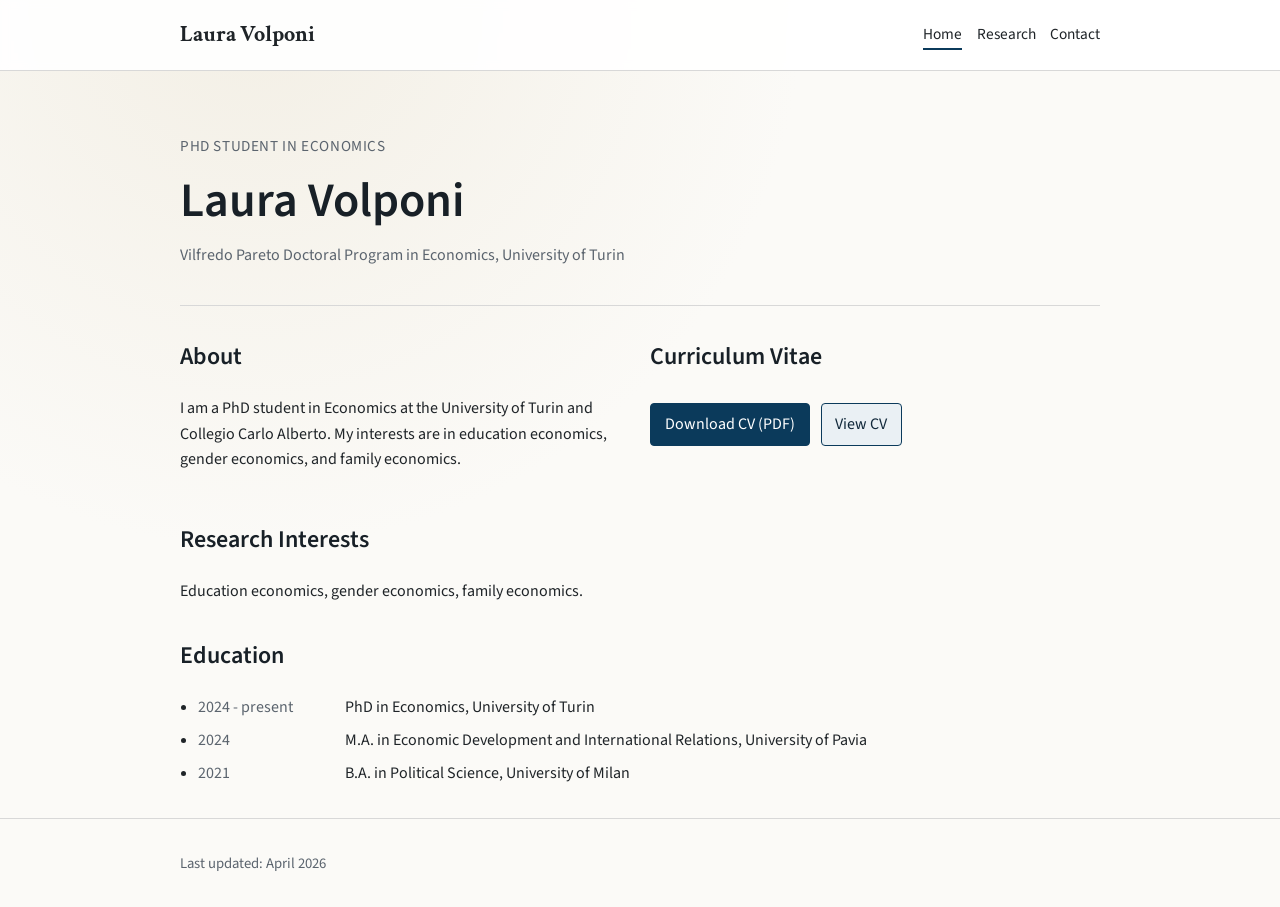
==== index.html @ 2f5d96a7 "Unify fonts to sans-serif, remove teaching section, add CV to home page" ====
<!doctype html>
<html lang="en">
  <head>
    <meta charset="UTF-8" />
    <meta name="viewport" content="width=device-width, initial-scale=1.0" />
    <title>Laura Volponi | PhD Student in Economics</title>
    <meta
      name="description"
      content="Personal website of Laura Volponi, PhD Student in Economics."
    />
    <link rel="preconnect" href="https://fonts.googleapis.com" />
    <link rel="preconnect" href="https://fonts.gstatic.com" crossorigin />
    <link
      href="https://fonts.googleapis.com/css2?family=Crimson+Text:wght@400;600;700&family=Source+Sans+3:wght@400;500;600&display=swap"
      rel="stylesheet"
    />
    <link rel="stylesheet" href="styles.css" />
  </head>
  <body>
    <header class="site-header">
      <div class="container header-inner">
        <div class="brand">
          <a href="index.html" aria-label="Home">Laura Volponi</a>
        </div>
        <nav aria-label="Main navigation">
          <ul class="nav-list">
            <li><a class="active" href="index.html">Home</a></li>
            <li><a href="research.html">Research</a></li>
            <li><a href="contact.html">Contact</a></li>
          </ul>
        </nav>
      </div>
    </header>

    <main class="container">
      <section class="hero">
        <p class="kicker">PhD Student in Economics</p>
        <h1>Laura Volponi</h1>
        <p class="subtitle">
          Vilfredo Pareto Doctoral Program in Economics, University of Turin
        </p>
      </section>

      <section class="grid-two">
        <article>
          <h2>About</h2>
          <p>
            I am a PhD student in Economics at the University of Turin and
            Collegio Carlo Alberto. My interests are in education economics,
            gender economics, and family economics.
          </p>
        </article>
        <article>
          <h2>Curriculum Vitae</h2>
          <p>
            <a class="button" href="assets/cv/laura-volponi-cv.pdf" download>
              Download CV (PDF)
            </a>
            <a class="button secondary" href="assets/cv/laura-volponi-cv.pdf" target="_blank" rel="noopener noreferrer">
              View CV
            </a>
          </p>
        </article>
      </section>

      <section>
        <h2>Research Interests</h2>
        <p>Education economics, gender economics, family economics.</p>
      </section>

      <section>
        <h2>Education</h2>
        <ul class="timeline">
          <li>
            <span class="year">2024 - present</span>
            <span>PhD in Economics, University of Turin</span>
          </li>
          <li>
            <span class="year">2024</span>
            <span>M.A. in Economic Development and International Relations, University of Pavia</span>
          </li>
          <li>
            <span class="year">2021</span>
            <span>B.A. in Political Science, University of Milan</span>
          </li>
        </ul>
      </section>
    </main>

    <footer class="site-footer">
      <div class="container">
        <p>Last updated: April 2026</p>
      </div>
    </footer>
  </body>
</html>
---- styles.css ----
:root {
  --bg: #fbfaf7;
  --surface: #ffffff;
  --text: #1f2428;
  --muted: #5b646e;
  --line: #d8d8d8;
  --accent: #0b3a5b;
  --accent-soft: #eaf0f4;
}

* {
  box-sizing: border-box;
}

html,
body {
  margin: 0;
  padding: 0;
}

body {
  background: radial-gradient(circle at 20% 0%, #f3efe5 0, transparent 40%), var(--bg);
  color: var(--text);
  font-family: "Source Sans 3", Georgia, serif;
  line-height: 1.6;
}

h1,
h2,
h3 {
  color: #182027;
  font-family: "Source Sans 3", sans-serif;
  font-weight: 600;
  margin-top: 0;
}

a {
  color: var(--accent);
  text-underline-offset: 2px;
}

.container {
  margin: 0 auto;
  max-width: 960px;
  padding: 0 1.25rem;
}

.narrow {
  max-width: 860px;
}

.site-header {
  background: rgba(255, 255, 255, 0.9);
  backdrop-filter: blur(4px);
  border-bottom: 1px solid var(--line);
  position: sticky;
  top: 0;
  z-index: 10;
}

.header-inner {
  align-items: center;
  display: flex;
  justify-content: space-between;
  min-height: 70px;
}

.brand a {
  color: var(--text);
  font-family: "Crimson Text", serif;
  font-size: 1.4rem;
  font-weight: 700;
  text-decoration: none;
}

.nav-list {
  display: flex;
  gap: 0.9rem;
  list-style: none;
  margin: 0;
  padding: 0;
}

.nav-list a {
  border-bottom: 2px solid transparent;
  color: var(--text);
  font-size: 0.96rem;
  padding-bottom: 0.15rem;
  text-decoration: none;
}

.nav-list a.active,
.nav-list a:hover {
  border-bottom-color: var(--accent);
}

.hero {
  animation: fadeSlide 0.45s ease-out;
  border-bottom: 1px solid var(--line);
  margin-bottom: 2rem;
  padding: 3rem 0 1.25rem;
}

.hero.compact {
  padding-top: 2.1rem;
}

.kicker {
  color: var(--muted);
  font-size: 0.95rem;
  letter-spacing: 0.04em;
  margin-bottom: 0.25rem;
  text-transform: uppercase;
}

.hero h1 {
  font-size: clamp(2rem, 5vw, 3rem);
  margin-bottom: 0.25rem;
}

.subtitle {
  color: var(--muted);
  margin-top: 0;
}

.grid-two {
  display: grid;
  gap: 1.3rem;
  grid-template-columns: 1fr 1fr;
}

section {
  margin-bottom: 2rem;
}

.meta-list,
.plain-list,
.timeline,
.pub-list {
  margin: 0;
  padding-left: 1.1rem;
}

.timeline li {
  margin-bottom: 0.45rem;
}

.year {
  color: var(--muted);
  display: inline-block;
  min-width: 9rem;
}

.paper-title {
  font-weight: 600;
  margin-bottom: 0.15rem;
}

.button {
  background: var(--accent);
  border: 1px solid var(--accent);
  border-radius: 4px;
  color: #fff;
  display: inline-block;
  margin-right: 0.5rem;
  margin-top: 0.4rem;
  padding: 0.5rem 0.85rem;
  text-decoration: none;
}

.button.secondary {
  background: var(--accent-soft);
  color: #12293b;
}

.pdf-frame-wrap {
  background: var(--surface);
  border: 1px solid var(--line);
  border-radius: 6px;
  padding: 0.4rem;
}

.site-footer {
  border-top: 1px solid var(--line);
  color: var(--muted);
  font-size: 0.92rem;
  margin-top: 2rem;
  padding: 1.1rem 0;
}

@media (max-width: 860px) {
  .header-inner {
    align-items: flex-start;
    flex-direction: column;
    gap: 0.6rem;
    padding: 0.7rem 0;
  }

  .grid-two {
    grid-template-columns: 1fr;
  }

  .year {
    display: block;
    min-width: auto;
  }
}

@keyframes fadeSlide {
  from {
    opacity: 0;
    transform: translateY(8px);
  }

  to {
    opacity: 1;
    transform: translateY(0);
  }
}
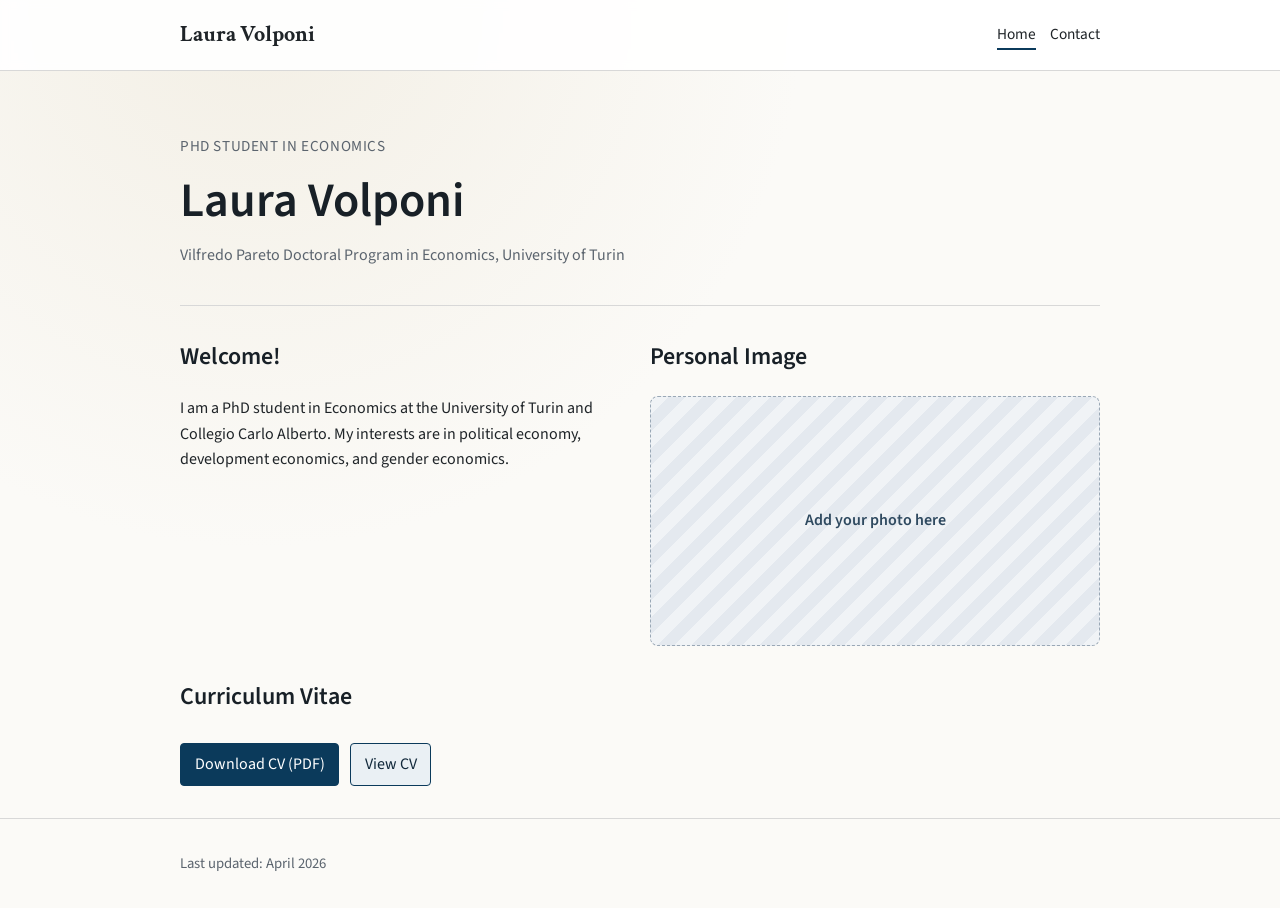
==== commit 75818a3a: "Remove research section and add personal image placeholder" ====
--- a/index.html
+++ b/index.html
@@ -25,7 +25,6 @@
         <nav aria-label="Main navigation">
           <ul class="nav-list">
             <li><a class="active" href="index.html">Home</a></li>
-            <li><a href="research.html">Research</a></li>
             <li><a href="contact.html">Contact</a></li>
           </ul>
         </nav>
@@ -43,13 +42,22 @@
 
       <section class="grid-two">
         <article>
-          <h2>About</h2>
+          <h2>Welcome!</h2>
           <p>
             I am a PhD student in Economics at the University of Turin and
-            Collegio Carlo Alberto. My interests are in education economics,
-            gender economics, and family economics.
+            Collegio Carlo Alberto. My interests are in political economy,
+            development economics, and gender economics.
           </p>
         </article>
+        <article>
+          <h2>Personal Image</h2>
+          <div class="photo-placeholder" aria-label="Personal image placeholder">
+            Add your photo here
+          </div>
+        </article>
+      </section>
+
+      <section>
         <article>
           <h2>Curriculum Vitae</h2>
           <p>
@@ -63,28 +71,6 @@
         </article>
       </section>
 
-      <section>
-        <h2>Research Interests</h2>
-        <p>Education economics, gender economics, family economics.</p>
-      </section>
-
-      <section>
-        <h2>Education</h2>
-        <ul class="timeline">
-          <li>
-            <span class="year">2024 - present</span>
-            <span>PhD in Economics, University of Turin</span>
-          </li>
-          <li>
-            <span class="year">2024</span>
-            <span>M.A. in Economic Development and International Relations, University of Pavia</span>
-          </li>
-          <li>
-            <span class="year">2021</span>
-            <span>B.A. in Political Science, University of Milan</span>
-          </li>
-        </ul>
-      </section>
     </main>
 
     <footer class="site-footer">
--- a/styles.css
+++ b/styles.css
@@ -173,6 +173,25 @@
   color: #12293b;
 }
 
+.photo-placeholder {
+  align-items: center;
+  background: repeating-linear-gradient(
+    -45deg,
+    #f0f3f6,
+    #f0f3f6 12px,
+    #e4e9ef 12px,
+    #e4e9ef 24px
+  );
+  border: 1px dashed #9aa8b6;
+  border-radius: 8px;
+  color: #2f4a60;
+  display: flex;
+  font-weight: 600;
+  justify-content: center;
+  min-height: 250px;
+  width: 100%;
+}
+
 .pdf-frame-wrap {
   background: var(--surface);
   border: 1px solid var(--line);
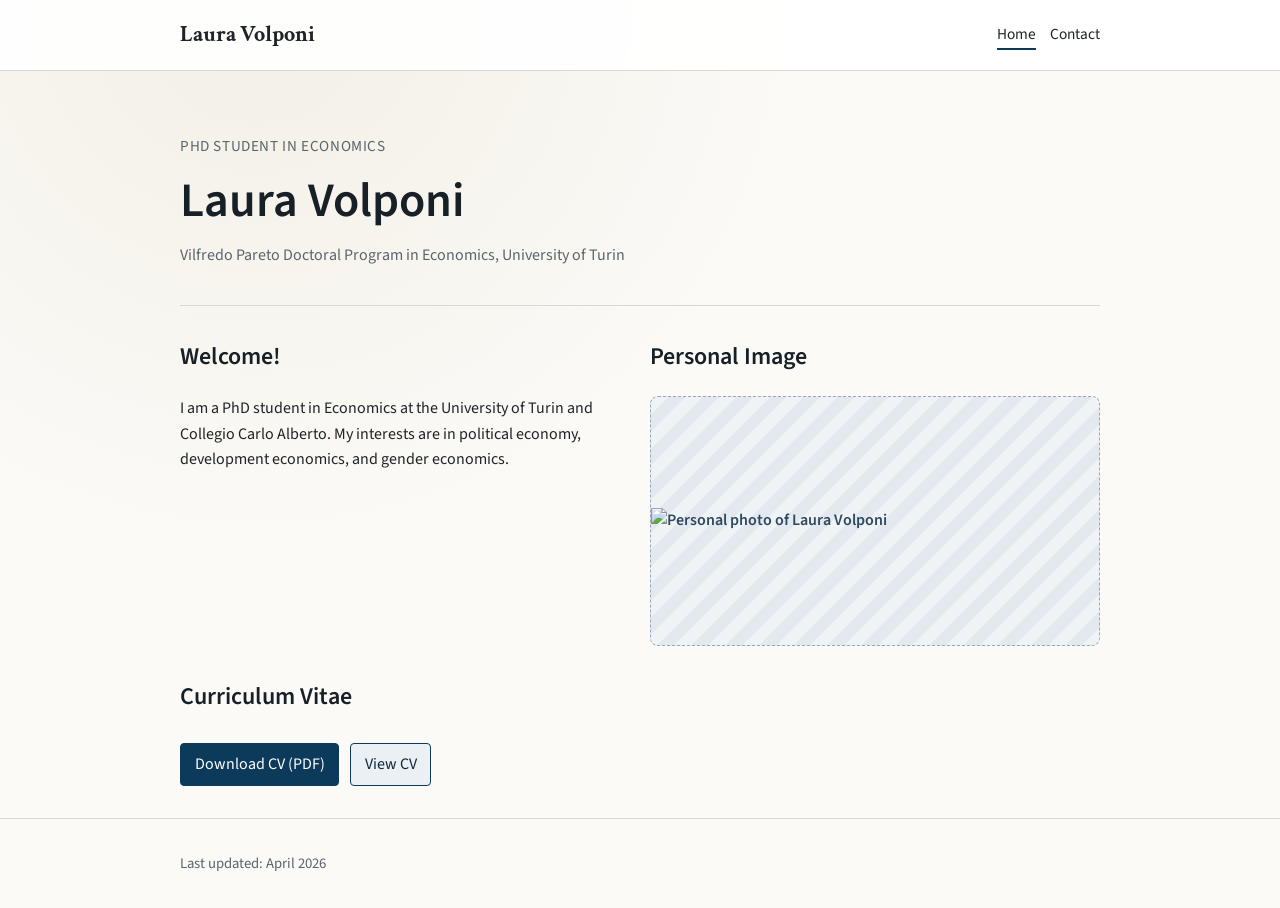
==== commit a5f8a38a: "Set profile photo path and image styles" ====
--- a/index.html
+++ b/index.html
@@ -52,7 +52,11 @@
         <article>
           <h2>Personal Image</h2>
           <div class="photo-placeholder" aria-label="Personal image placeholder">
-            Add your photo here
+            <img
+              class="profile-image"
+              src="assets/images/profile.jpg"
+              alt="Personal photo of Laura Volponi"
+            />
           </div>
         </article>
       </section>
--- a/styles.css
+++ b/styles.css
@@ -189,6 +189,14 @@
   font-weight: 600;
   justify-content: center;
   min-height: 250px;
+  overflow: hidden;
+  width: 100%;
+}
+
+.profile-image {
+  display: block;
+  height: 100%;
+  object-fit: cover;
   width: 100%;
 }
 
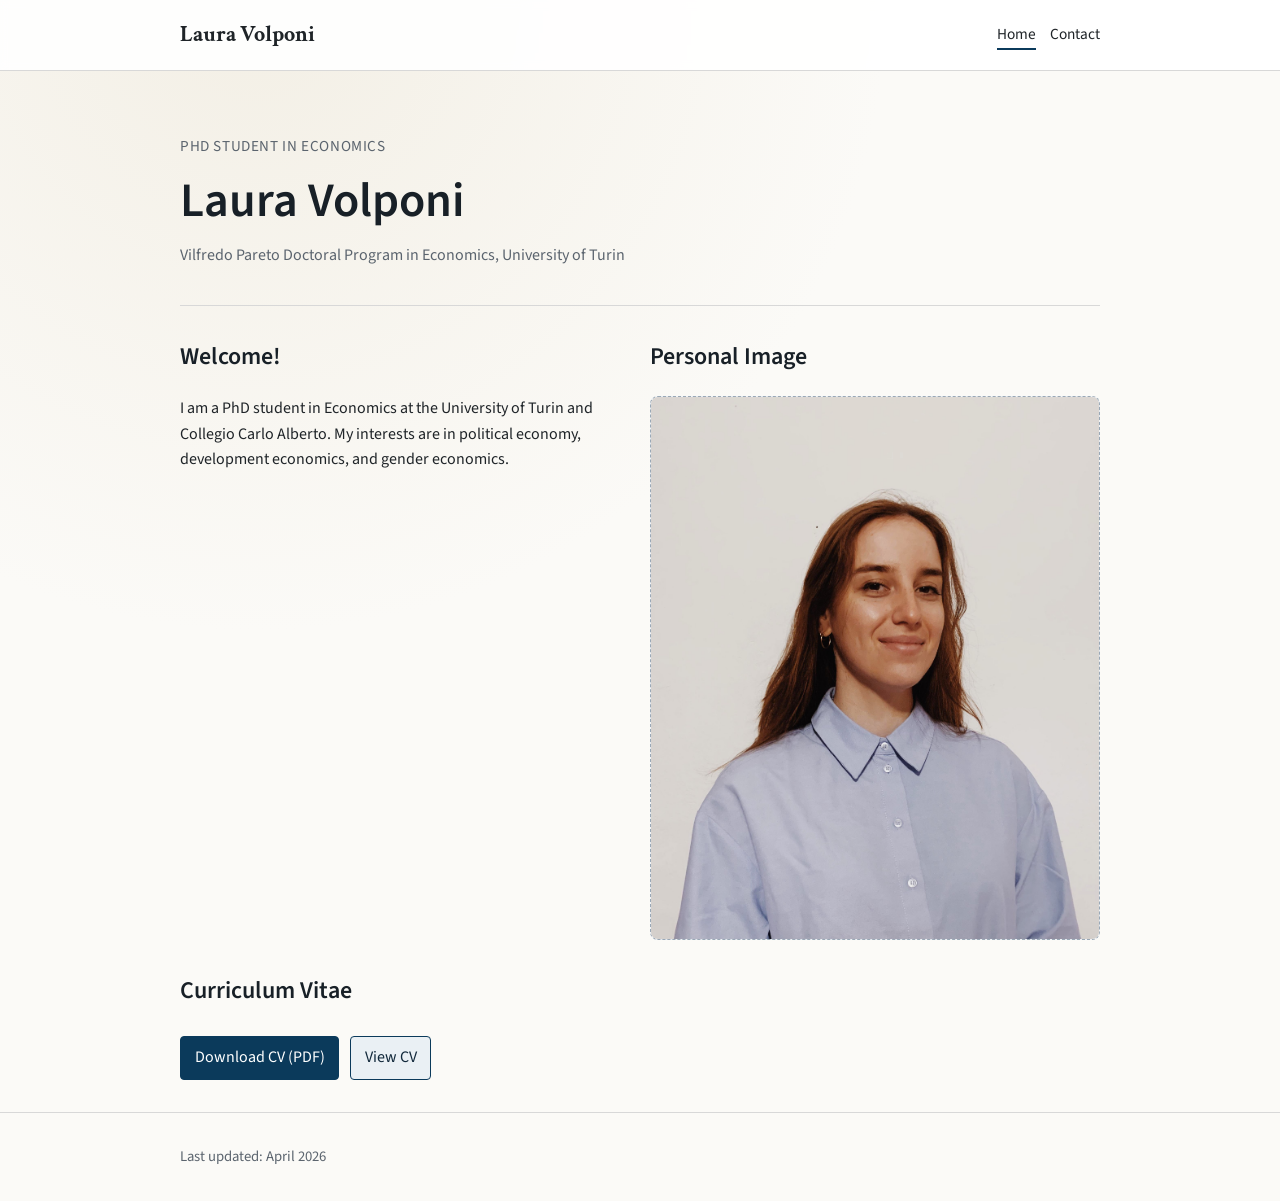
==== commit 2da098b1: "Point homepage image to foto_2.jpg" ====
--- a/index.html
+++ b/index.html
@@ -54,7 +54,7 @@
           <div class="photo-placeholder" aria-label="Personal image placeholder">
             <img
               class="profile-image"
-              src="assets/images/profile.jpg"
+              src="assets/images/foto_2.jpg"
               alt="Personal photo of Laura Volponi"
             />
           </div>
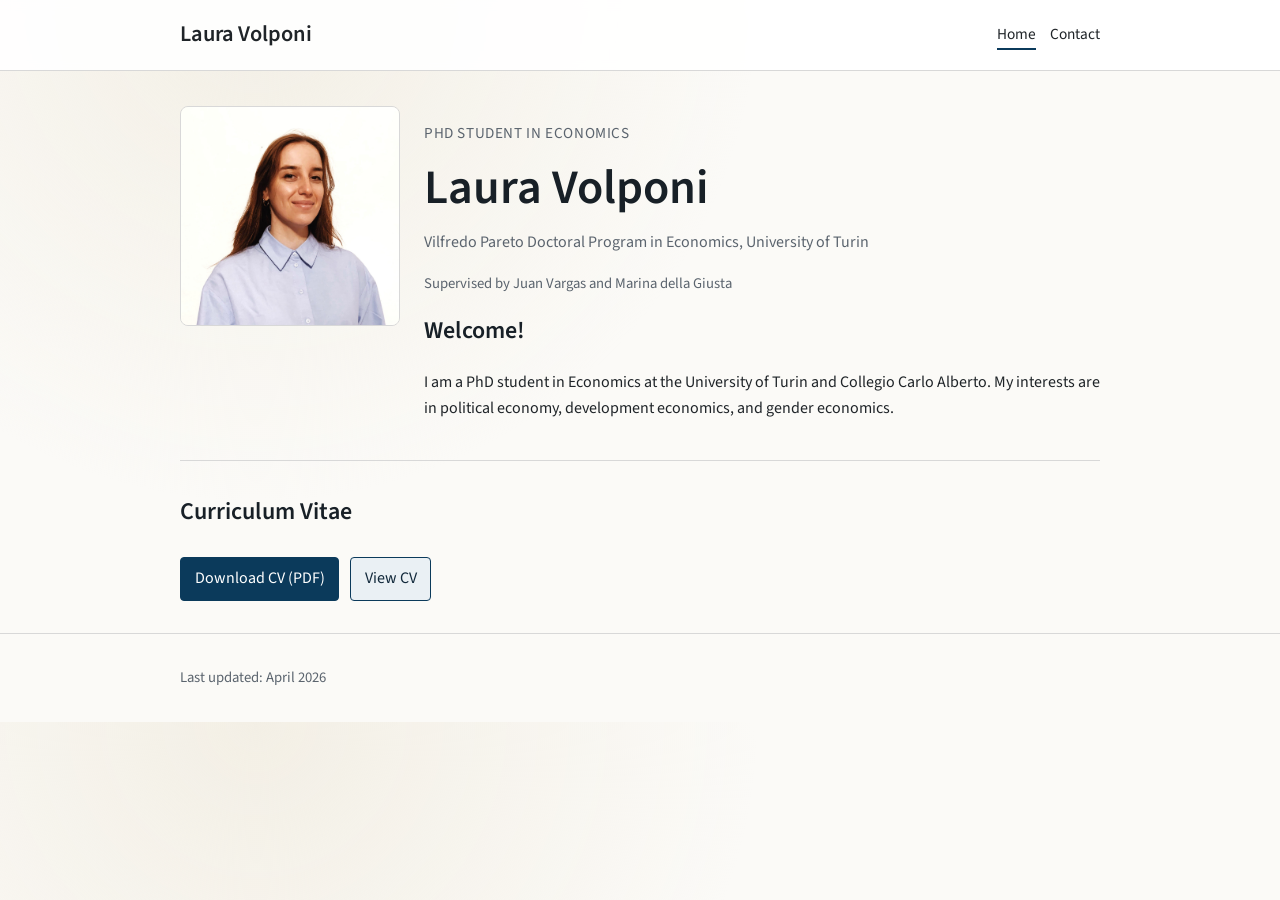
==== commit ae339225: "Restructure homepage intro, smaller left image, unify brand font" ====
--- a/index.html
+++ b/index.html
@@ -32,33 +32,30 @@
     </header>
 
     <main class="container">
-      <section class="hero">
-        <p class="kicker">PhD Student in Economics</p>
-        <h1>Laura Volponi</h1>
-        <p class="subtitle">
-          Vilfredo Pareto Doctoral Program in Economics, University of Turin
-        </p>
-      </section>
-
-      <section class="grid-two">
-        <article>
+      <section class="intro-layout">
+        <div class="photo-card" aria-label="Personal image">
+          <img
+            class="profile-image"
+            src="assets/images/foto_2.jpg"
+            alt="Personal photo of Laura Volponi"
+          />
+        </div>
+        <div class="intro-content">
+          <p class="kicker">PhD Student in Economics</p>
+          <h1>Laura Volponi</h1>
+          <p class="subtitle">
+            Vilfredo Pareto Doctoral Program in Economics, University of Turin
+          </p>
+          <p class="subtitle subtitle-small">
+            Supervised by Juan Vargas and Marina della Giusta
+          </p>
           <h2>Welcome!</h2>
           <p>
             I am a PhD student in Economics at the University of Turin and
             Collegio Carlo Alberto. My interests are in political economy,
             development economics, and gender economics.
           </p>
-        </article>
-        <article>
-          <h2>Personal Image</h2>
-          <div class="photo-placeholder" aria-label="Personal image placeholder">
-            <img
-              class="profile-image"
-              src="assets/images/foto_2.jpg"
-              alt="Personal photo of Laura Volponi"
-            />
-          </div>
-        </article>
+        </div>
       </section>
 
       <section>
--- a/styles.css
+++ b/styles.css
@@ -67,9 +67,9 @@
 
 .brand a {
   color: var(--text);
-  font-family: "Crimson Text", serif;
+  font-family: "Source Sans 3", sans-serif;
   font-size: 1.4rem;
-  font-weight: 700;
+  font-weight: 600;
   text-decoration: none;
 }
 
@@ -123,10 +123,39 @@
   margin-top: 0;
 }
 
+.subtitle-small {
+  font-size: 0.92rem;
+  margin-bottom: 1rem;
+}
+
 .grid-two {
   display: grid;
   gap: 1.3rem;
   grid-template-columns: 1fr 1fr;
+}
+
+.intro-layout {
+  align-items: start;
+  animation: fadeSlide 0.45s ease-out;
+  border-bottom: 1px solid var(--line);
+  display: grid;
+  gap: 1.5rem;
+  grid-template-columns: 220px 1fr;
+  margin-bottom: 2rem;
+  padding: 2.2rem 0 1.4rem;
+}
+
+.photo-card {
+  border: 1px solid var(--line);
+  border-radius: 8px;
+  height: 220px;
+  overflow: hidden;
+  width: 220px;
+}
+
+.intro-content h1 {
+  font-size: clamp(2rem, 5vw, 3rem);
+  margin-bottom: 0.25rem;
 }
 
 section {
@@ -223,8 +252,14 @@
     padding: 0.7rem 0;
   }
 
-  .grid-two {
+  .grid-two,
+  .intro-layout {
     grid-template-columns: 1fr;
+  }
+
+  .photo-card {
+    height: 180px;
+    width: 180px;
   }
 
   .year {
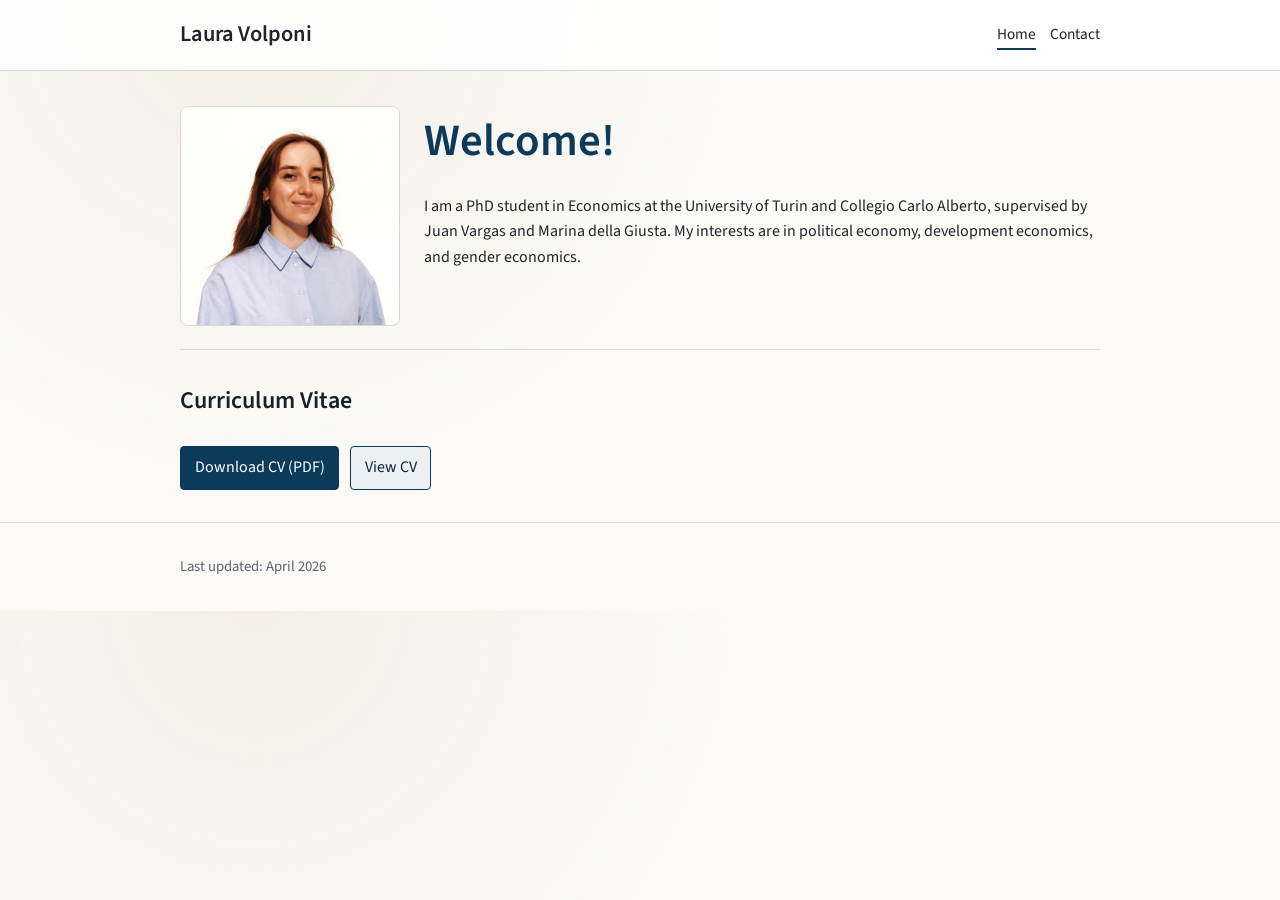
==== commit 6a12e5c8: "Reorganize welcome text and style larger blue heading" ====
--- a/index.html
+++ b/index.html
@@ -41,19 +41,12 @@
           />
         </div>
         <div class="intro-content">
-          <p class="kicker">PhD Student in Economics</p>
-          <h1>Laura Volponi</h1>
-          <p class="subtitle">
-            Vilfredo Pareto Doctoral Program in Economics, University of Turin
-          </p>
-          <p class="subtitle subtitle-small">
-            Supervised by Juan Vargas and Marina della Giusta
-          </p>
-          <h2>Welcome!</h2>
+          <h2 class="welcome-title">Welcome!</h2>
           <p>
             I am a PhD student in Economics at the University of Turin and
-            Collegio Carlo Alberto. My interests are in political economy,
-            development economics, and gender economics.
+            Collegio Carlo Alberto, supervised by Juan Vargas and Marina della
+            Giusta. My interests are in political economy, development
+            economics, and gender economics.
           </p>
         </div>
       </section>
--- a/styles.css
+++ b/styles.css
@@ -126,6 +126,12 @@
 .subtitle-small {
   font-size: 0.92rem;
   margin-bottom: 1rem;
+}
+
+.welcome-title {
+  color: #0b3a5b;
+  font-size: clamp(2rem, 4.4vw, 2.8rem);
+  margin-bottom: 0.75rem;
 }
 
 .grid-two {
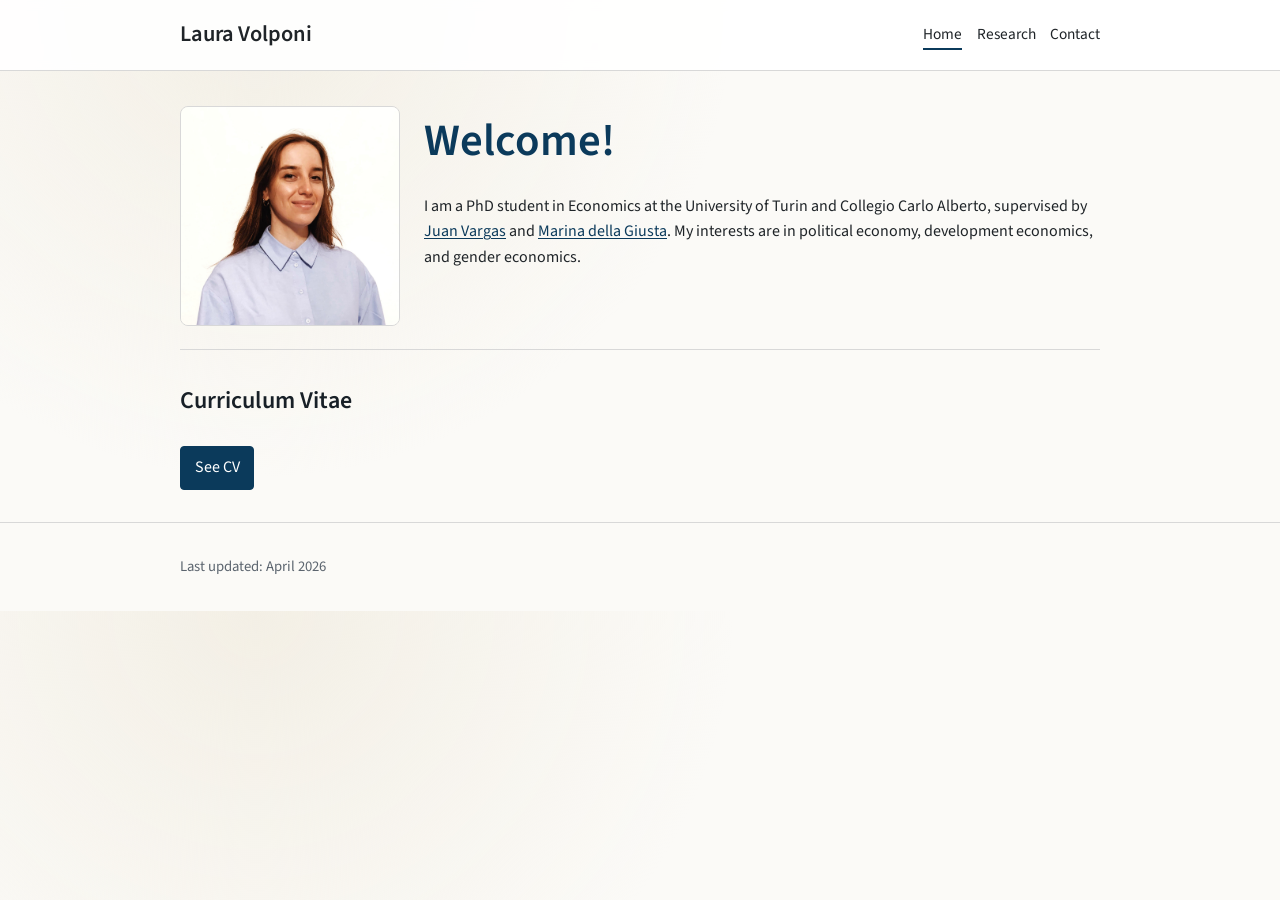
==== commit ab84f916: "Update CV button, restore research nav, add research entries and collaborator links" ====
--- a/index.html
+++ b/index.html
@@ -25,6 +25,7 @@
         <nav aria-label="Main navigation">
           <ul class="nav-list">
             <li><a class="active" href="index.html">Home</a></li>
+            <li><a href="research.html">Research</a></li>
             <li><a href="contact.html">Contact</a></li>
           </ul>
         </nav>
@@ -44,8 +45,11 @@
           <h2 class="welcome-title">Welcome!</h2>
           <p>
             I am a PhD student in Economics at the University of Turin and
-            Collegio Carlo Alberto, supervised by Juan Vargas and Marina della
-            Giusta. My interests are in political economy, development
+            Collegio Carlo Alberto, supervised by
+            <a href="https://sites.google.com/site/juanfvargas/home" target="_blank" rel="noopener noreferrer">Juan Vargas</a>
+            and
+            <a href="http://mardelgiu.com/" target="_blank" rel="noopener noreferrer">Marina della Giusta</a>.
+            My interests are in political economy, development
             economics, and gender economics.
           </p>
         </div>
@@ -55,11 +59,8 @@
         <article>
           <h2>Curriculum Vitae</h2>
           <p>
-            <a class="button" href="assets/cv/laura-volponi-cv.pdf" download>
-              Download CV (PDF)
-            </a>
-            <a class="button secondary" href="assets/cv/laura-volponi-cv.pdf" target="_blank" rel="noopener noreferrer">
-              View CV
+            <a class="button" href="assets/cv/laura-volponi-cv.pdf" target="_blank" rel="noopener noreferrer">
+              See CV
             </a>
           </p>
         </article>
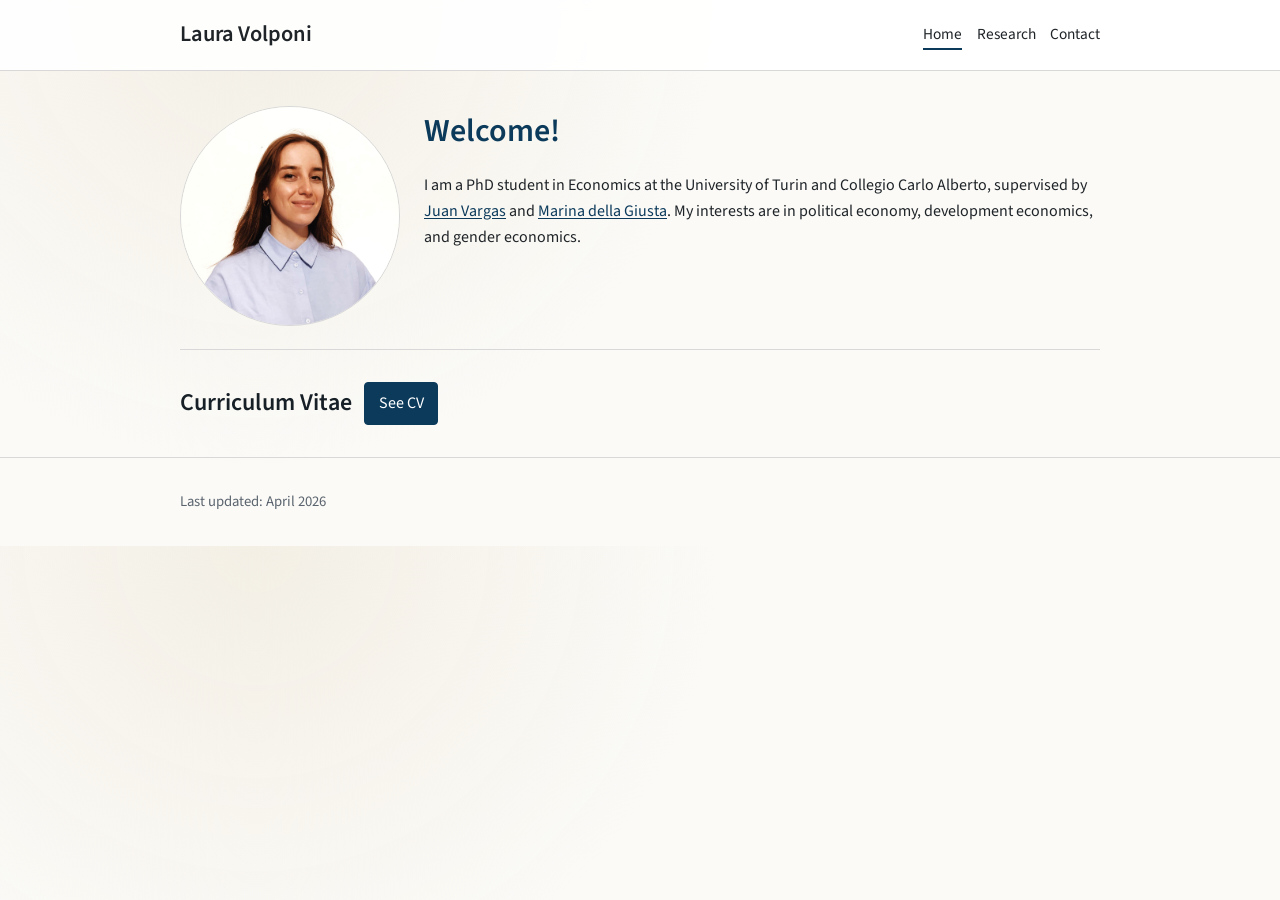
==== commit 828a95be: "Adjust CV row and circular profile image" ====
--- a/index.html
+++ b/index.html
@@ -57,12 +57,12 @@
 
       <section>
         <article>
-          <h2>Curriculum Vitae</h2>
-          <p>
+          <div class="cv-inline">
+            <h2>Curriculum Vitae</h2>
             <a class="button" href="assets/cv/laura-volponi-cv.pdf" target="_blank" rel="noopener noreferrer">
               See CV
             </a>
-          </p>
+          </div>
         </article>
       </section>
 
--- a/styles.css
+++ b/styles.css
@@ -130,7 +130,7 @@
 
 .welcome-title {
   color: #0b3a5b;
-  font-size: clamp(2rem, 4.4vw, 2.8rem);
+  font-size: clamp(2rem, 4.4vw, 1.8rem);
   margin-bottom: 0.75rem;
 }
 
@@ -153,10 +153,21 @@
 
 .photo-card {
   border: 1px solid var(--line);
-  border-radius: 8px;
+  border-radius: 50%;
   height: 220px;
   overflow: hidden;
   width: 220px;
+}
+
+.cv-inline {
+  align-items: center;
+  display: flex;
+  flex-wrap: wrap;
+  gap: 0.75rem;
+}
+
+.cv-inline h2 {
+  margin-bottom: 0;
 }
 
 .intro-content h1 {
@@ -198,7 +209,7 @@
   color: #fff;
   display: inline-block;
   margin-right: 0.5rem;
-  margin-top: 0.4rem;
+  margin-top: 0;
   padding: 0.5rem 0.85rem;
   text-decoration: none;
 }
